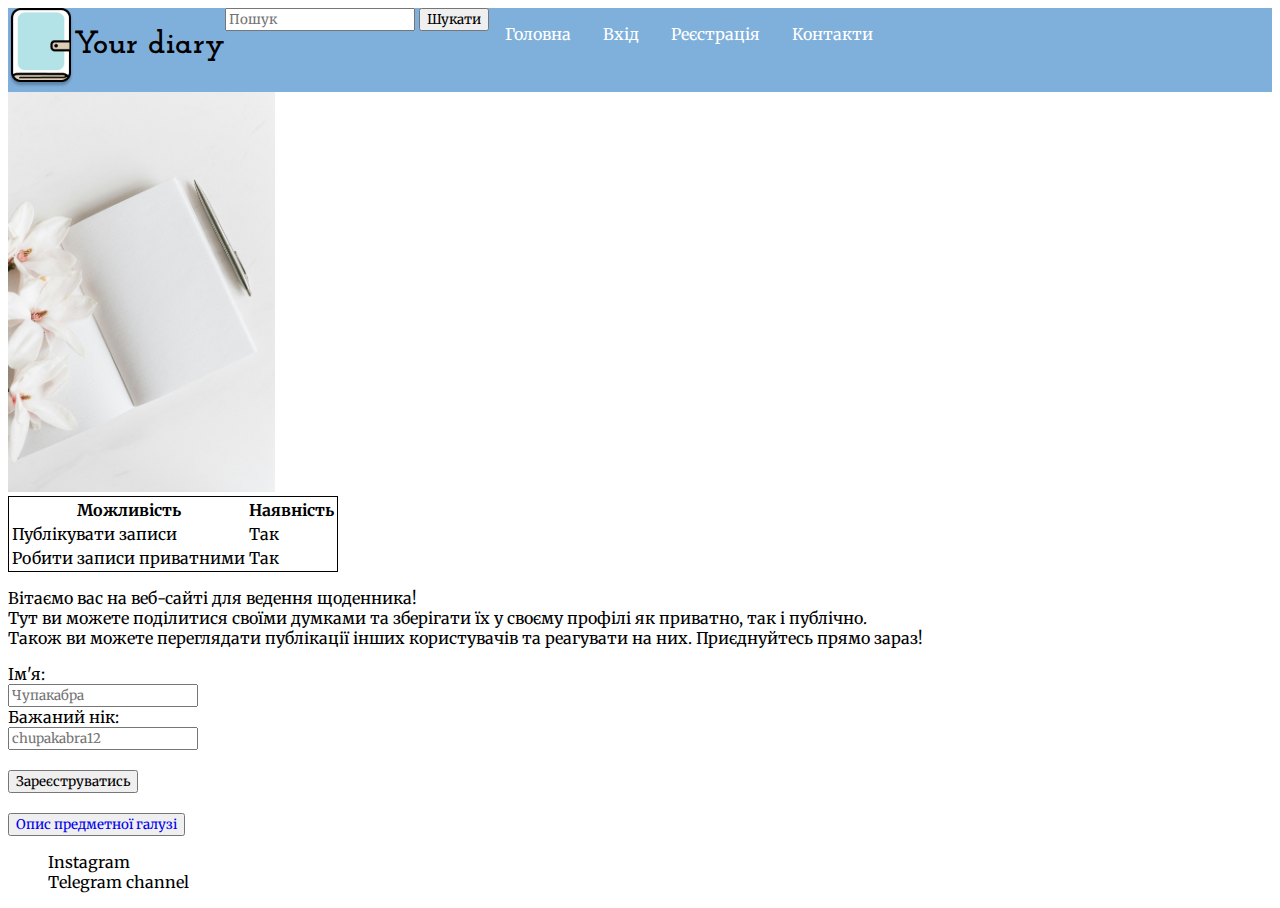
==== index.html @ e2ba8929 "Initial commit" ====
<!DOCTYPE html>
<html lang="en">
<head>
  <meta charset="UTF-8">
  <meta name="viewport" content="width=device-width, initial-scale=1.0">
  <title>Your diary</title>
  <link rel="icon" type="" href=".\images\icon.png">
  <link rel="preconnect" href="https://fonts.googleapis.com">
  <link rel="preconnect" href="https://fonts.gstatic.com" crossorigin>
  <link href="https://fonts.googleapis.com/css2?family=Josefin+Slab:ital,wght@0,100..700;1,100..700&display=swap" rel="stylesheet">

  <link rel="preconnect" href="https://fonts.googleapis.com">
  <link rel="preconnect" href="https://fonts.gstatic.com" crossorigin>
  <link href="https://fonts.googleapis.com/css2?family=Merriweather:ital,wght@0,300;0,400;0,700;0,900;1,300;1,400;1,700;1,900&display=swap" rel="stylesheet">

  <style>
    nav{
      ul {
      list-style-type: none;
      margin: 0;
      padding: 0;
      overflow: hidden;
      background-color: #7FAFDB;
      }

      li {
        float: left;
      }

      li a {
        display: block;
        color: white;
        text-align: center;
        padding: 16px;
        text-decoration: none;
      }

      li a:hover {
        background-color: #456f96;
      }
    }
  </style>
</head>
<body>
  <header>
    <nav>
      <ul style="list-style-type:none;">
        <li>
          <img src=".\images\icon.png" alt="Icon" height="80">
        </li>
        <li>
          <h1 style="font-family: Josefin Slab; ">Your diary</h1>
        </li>
        <li>
          <form id="searchForm">
           <input type="text" id="searchInput" placeholder="Пошук" required style="font-family: Merriweather;">
           <button type="submit" style="font-family: Merriweather;">Шукати</button>
          </form>
        </li>
        <li style="font-family: Merriweather;"><a href="index.html">Головна</a></li>
        <li style="font-family: Merriweather;"><a href="">Вхід</a></li>
        <li style="font-family: Merriweather;"><a href="">Реєстрація</a></li>
        <li style="font-family: Merriweather;"><a href="">Контакти</a></li>
      </ul>
    </nav>
  </header>

  <main>
    <img src=".\images\main_img.jpg" alt="Main Image" height="400">
    <table style="font-family: Merriweather; border: 1px solid black;">
      <tr>
        <th>Можливість</th>
        <th>Наявність</th>
      </tr>
      <tr>
        <td>Публікувати записи</td>
        <td>Так</td>
      </tr>
      <tr>
        <td>Робити записи приватними</td>
        <td>Так</td>
      </tr>
    </table>
    <p style="font-family: Merriweather ;">Вітаємо вас на веб-сайті для ведення щоденника! <br> 
      Тут ви можете поділитися своїми думками та зберігати їх у своєму профілі як приватно, так і публічно. <br>
      Також ви можете переглядати публікації інших користувачів та реагувати на них.
      Приєднуйтесь прямо зараз!</p>
    <form style="font-family: Merriweather;">
        Ім'я:<br>
         <input type='text' name='firstname' placeholder="Чупакабра" style="font-family: Merriweather;" required><br>
        Бажаний нік:<br>
         <input type='text' name='nickname' placeholder="chupakabra12" style="font-family: Merriweather;" required><br><br>
         <input type="submit" value="Зареєструватись" style="font-family: Merriweather;"><br><br>
    </form>

    <button style="font-family: Merriweather;"><a href="description.html" style="text-decoration: none;" >Опис предметної галузі</a></button>

  </main>

  <footer>
    <ul style="list-style-type:none; font-family: Merriweather;">
      <li>Instagram</li>
      <li>Telegram channel</li>
    </ul>
  </footer>
</body>
</html>
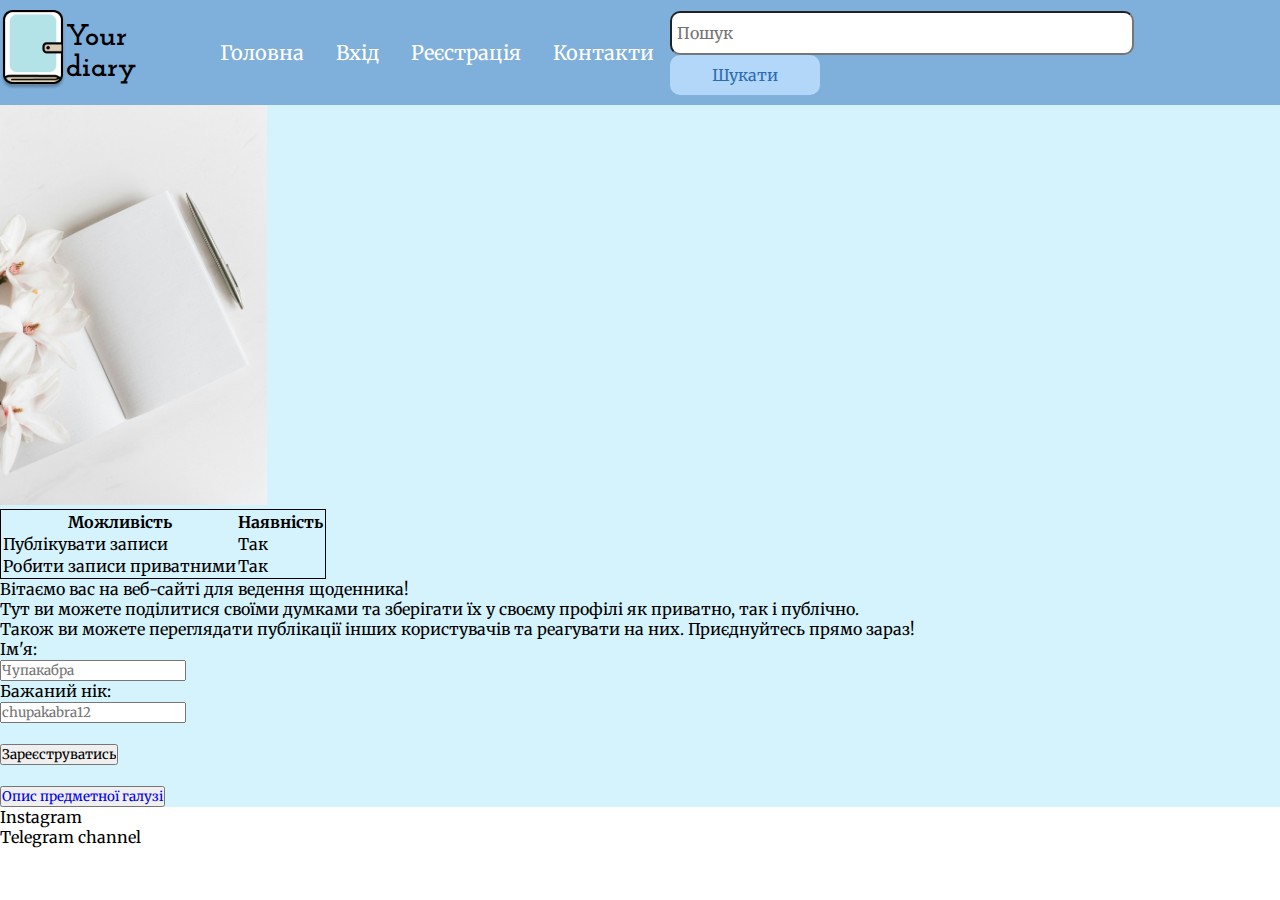
==== commit 088fdf1e: "updated header" ====
--- a/index.html
+++ b/index.html
@@ -12,62 +12,33 @@
   <link rel="preconnect" href="https://fonts.googleapis.com">
   <link rel="preconnect" href="https://fonts.gstatic.com" crossorigin>
   <link href="https://fonts.googleapis.com/css2?family=Merriweather:ital,wght@0,300;0,400;0,700;0,900;1,300;1,400;1,700;1,900&display=swap" rel="stylesheet">
-
-  <style>
-    nav{
-      ul {
-      list-style-type: none;
-      margin: 0;
-      padding: 0;
-      overflow: hidden;
-      background-color: #7FAFDB;
-      }
-
-      li {
-        float: left;
-      }
-
-      li a {
-        display: block;
-        color: white;
-        text-align: center;
-        padding: 16px;
-        text-decoration: none;
-      }
-
-      li a:hover {
-        background-color: #456f96;
-      }
-    }
-  </style>
+  <link rel="stylesheet" href="style.css">
 </head>
 <body>
   <header>
     <nav>
       <ul style="list-style-type:none;">
         <li>
-          <img src=".\images\icon.png" alt="Icon" height="80">
+          <a href="index.html"><img src=".\images\icon.png" alt="Icon" height="80"></a>
         </li>
         <li>
-          <h1 style="font-family: Josefin Slab; ">Your diary</h1>
+          <h1 style="font-family: Josefin Slab;">Your diary</h1>
         </li>
+        <li><a href="index.html" class="nav_cl">Головна</a></li>
+        <li><a href="#" class="nav_cl">Вхід</a></li>
+        <li><a href="#" class="nav_cl">Реєстрація</a></li>
+        <li><a href="#" class="nav_cl">Контакти</a></li>
         <li>
-          <form id="searchForm">
-           <input type="text" id="searchInput" placeholder="Пошук" required style="font-family: Merriweather;">
-           <button type="submit" style="font-family: Merriweather;">Шукати</button>
-          </form>
+          <input type="text" id="searchInput" placeholder="Пошук" required style="font-family: Merriweather;">
+          <button type="submit" id="searchButton" style="font-family: Merriweather;">Шукати</button>
         </li>
-        <li style="font-family: Merriweather;"><a href="index.html">Головна</a></li>
-        <li style="font-family: Merriweather;"><a href="">Вхід</a></li>
-        <li style="font-family: Merriweather;"><a href="">Реєстрація</a></li>
-        <li style="font-family: Merriweather;"><a href="">Контакти</a></li>
       </ul>
     </nav>
   </header>
 
   <main>
     <img src=".\images\main_img.jpg" alt="Main Image" height="400">
-    <table style="font-family: Merriweather; border: 1px solid black;">
+    <table style="border: 1px solid black;">
       <tr>
         <th>Можливість</th>
         <th>Наявність</th>
@@ -81,11 +52,11 @@
         <td>Так</td>
       </tr>
     </table>
-    <p style="font-family: Merriweather ;">Вітаємо вас на веб-сайті для ведення щоденника! <br> 
+    <p>Вітаємо вас на веб-сайті для ведення щоденника! <br> 
       Тут ви можете поділитися своїми думками та зберігати їх у своєму профілі як приватно, так і публічно. <br>
       Також ви можете переглядати публікації інших користувачів та реагувати на них.
       Приєднуйтесь прямо зараз!</p>
-    <form style="font-family: Merriweather;">
+    <form>
         Ім'я:<br>
          <input type='text' name='firstname' placeholder="Чупакабра" style="font-family: Merriweather;" required><br>
         Бажаний нік:<br>
@@ -98,7 +69,7 @@
   </main>
 
   <footer>
-    <ul style="list-style-type:none; font-family: Merriweather;">
+    <ul style="list-style-type:none;">
       <li>Instagram</li>
       <li>Telegram channel</li>
     </ul>
--- a/style.css
+++ b/style.css
@@ -0,0 +1,201 @@
+*{
+    margin: 0;
+    padding: 0;
+}
+header{
+    padding: 10px 0;
+    background-color: #7FAFDB;
+    font-size: 20px;
+}
+h1{
+    font-size: 30px;
+    user-select: none;
+}
+nav{
+    ul {
+        list-style-type: none;
+        margin: 0;
+        padding: 0;
+        overflow: hidden;
+        display: flex;
+        justify-content: space-around;
+        align-items: center;
+    }
+}
+.nav_cl{
+    float: left;
+    display: block;
+    color: white;
+    text-align: center;
+    padding: 16px;
+    text-decoration: none;
+}
+.nav_cl:hover{
+    background-color: #456f96;
+    border-radius: 10px;
+}
+
+.icon_link{
+    margin: 0;
+    padding: 0;
+}
+body{
+    font-family: Merriweather;
+}
+main{
+    background-color: #D4F3FD;
+} 
+#searchInput{
+    font-size: 16px;
+    width: 450px;
+    height: 30px;
+    border-radius: 10px;
+    align-items: center;
+    padding: 5px;
+    margin-right: 5px;
+}
+#searchButton{
+    font-size: 16px;
+    width: 150px;
+    height: 40px;
+    border: none;
+    border-radius: 10px;
+    background: #B2D7F9;
+    color: #2F6BB2;
+    cursor: pointer;
+}
+#searchButton:hover{
+    background-color: #68a8e0;
+}
+ /* Загальні стилі
+body {
+    font-family: 'Merriweather', serif;
+    margin: 0;
+    padding: 0;
+    background-color: #f4f4f4;
+  }
+  
+  header {
+    background-color: #333;
+    color: white;
+    padding: 10px 0;
+  }
+  
+  nav ul {
+    display: flex;
+    justify-content: space-around;
+    align-items: center;
+    padding: 0;
+    margin: 0;
+  }
+  
+  nav ul li {
+    list-style: none;
+  }
+  
+  nav ul li a {
+    color: white;
+    text-decoration: none;
+    padding: 10px 20px;
+  }
+  
+  nav ul li a:hover {
+    background-color: #575757;
+    border-radius: 5px;
+  }
+  
+  #searchForm {
+    display: flex;
+    align-items: center;
+  }
+  
+  #searchInput {
+    padding: 5px;
+    margin-right: 5px;
+  }
+  
+  main {
+    padding: 20px;
+    text-align: center;
+  }
+  
+  main img {
+    max-width: 100%;
+    height: auto;
+    border-radius: 10px;
+  }
+  
+  table {
+    width: 100%;
+    border-collapse: collapse;
+    margin: 20px 0;
+  }
+  
+  table, th, td {
+    border: 1px solid black;
+  }
+  
+  th, td {
+    padding: 10px;
+    text-align: left;
+  }
+  
+  form {
+    margin: 20px 0;
+  }
+  
+  form input[type='text'] {
+    width: 100%;
+    padding: 10px;
+    margin: 5px 0;
+    box-sizing: border-box;
+  }
+  
+  form input[type='submit'] {
+    padding: 10px 20px;
+    background-color: #333;
+    color: white;
+    border: none;
+    cursor: pointer;
+  }
+  
+  form input[type='submit']:hover {
+    background-color: #575757;
+  }
+  
+  button {
+    padding: 10px 20px;
+    background-color: #333;
+    color: white;
+    border: none;
+    cursor: pointer;
+    margin-top: 20px;
+  }
+  
+  button a {
+    color: white;
+  }
+  
+  button:hover {
+    background-color: #575757;
+  }
+  
+  footer {
+    background-color: #333;
+    color: white;
+    padding: 10px 0;
+    text-align: center;
+  }
+  
+  footer ul {
+    display: flex;
+    justify-content: center;
+    padding: 0;
+    margin: 0;
+  }
+  
+  footer ul li {
+    list-style: none;
+    margin: 0 10px;
+  } */
+  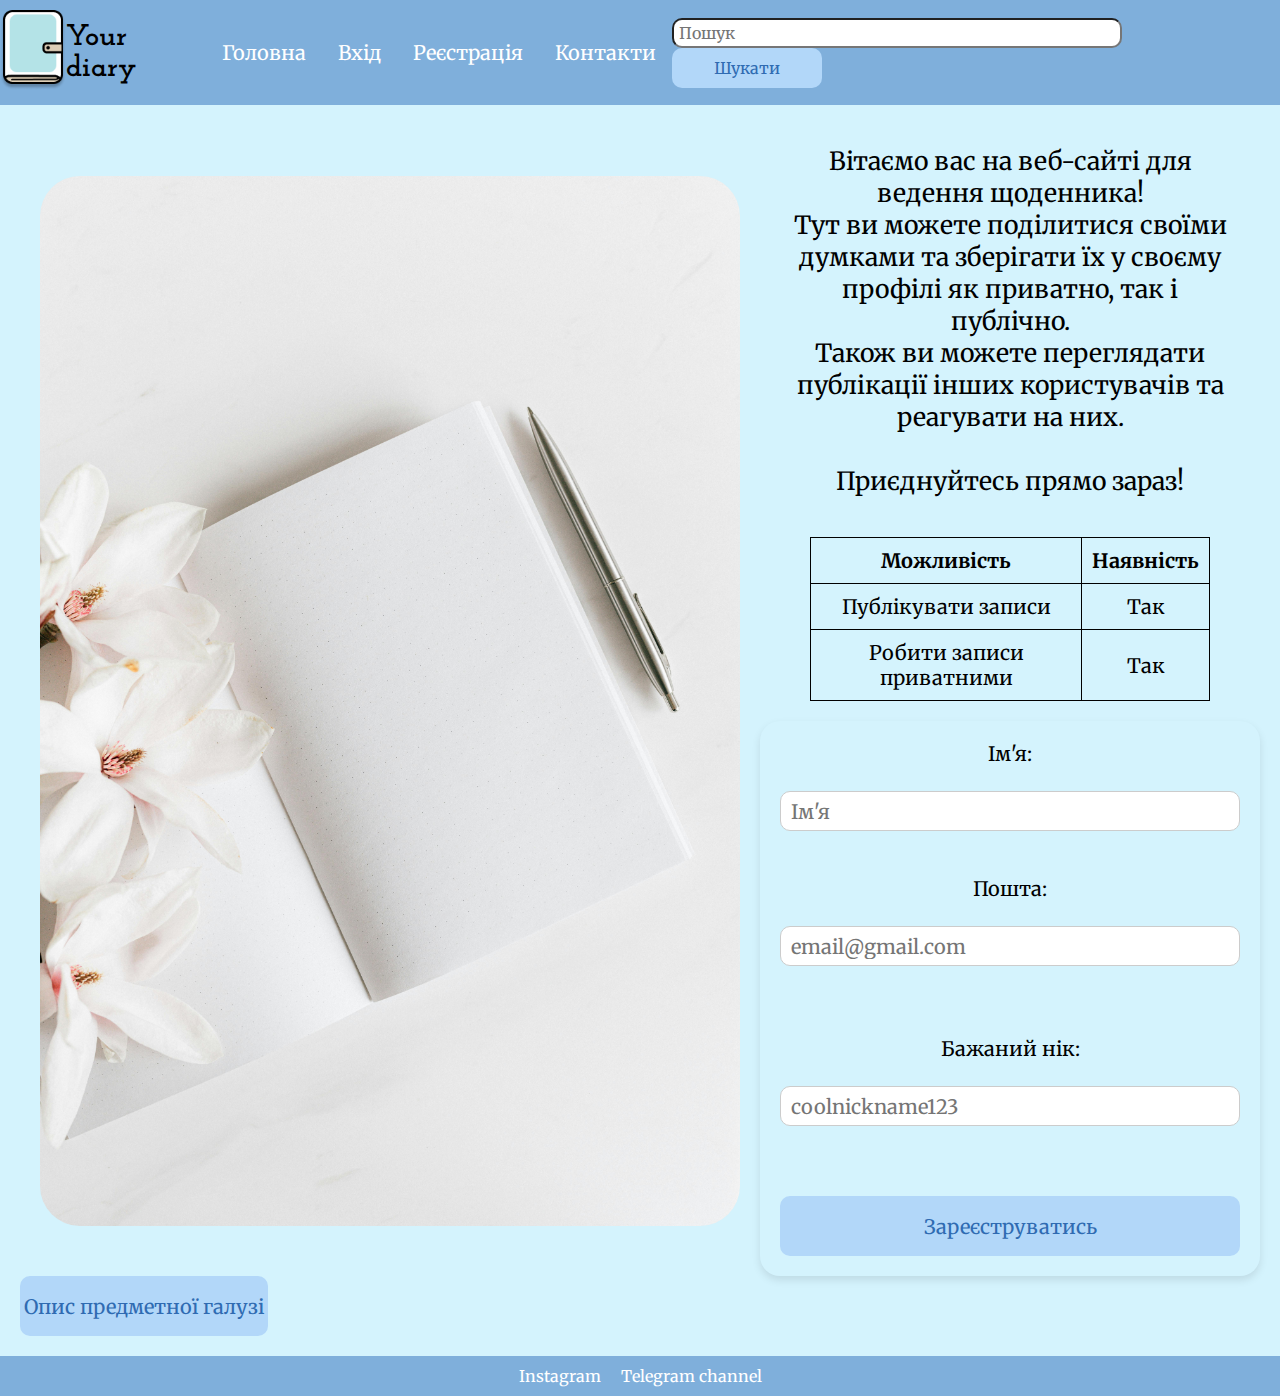
==== commit b7e8b977: "updated site" ====
--- a/index.html
+++ b/index.html
@@ -12,67 +12,80 @@
   <link rel="preconnect" href="https://fonts.googleapis.com">
   <link rel="preconnect" href="https://fonts.gstatic.com" crossorigin>
   <link href="https://fonts.googleapis.com/css2?family=Merriweather:ital,wght@0,300;0,400;0,700;0,900;1,300;1,400;1,700;1,900&display=swap" rel="stylesheet">
+  
   <link rel="stylesheet" href="style.css">
 </head>
+
 <body>
-  <header>
-    <nav>
+  <div id="wrapper">
+    <header>
+      <nav>
+        <ul style="list-style-type:none;">
+          <li>
+            <a href="index.html"><img src=".\images\icon.png" alt="Icon" height="80"></a>
+          </li>
+          <li>
+            <h1 style="font-family: Josefin Slab;">Your diary</h1>
+          </li>
+          <li><a href="index.html" class="nav_cl">Головна</a></li>
+          <li><a href="#" class="nav_cl">Вхід</a></li>
+          <li><a href="#" class="nav_cl">Реєстрація</a></li>
+          <li><a href="#" class="nav_cl">Контакти</a></li>
+          <li>
+            <input type="text" id="searchInput" placeholder="Пошук" required>
+            <button type="submit" id="searchButton">Шукати</button>
+          </li>
+        </ul>
+      </nav>
+    </header>
+
+    <main>
+      <div id="main_cont">
+        <img src=".\images\main_img.jpg" alt="Main Image" height="400">
+        <div class="text-content">
+          <p>Вітаємо вас на веб-сайті для ведення щоденника! <br> 
+            Тут ви можете поділитися своїми думками та зберігати їх у своєму профілі як приватно, так і публічно. <br>
+            Також ви можете переглядати публікації інших користувачів та реагувати на них. <br><br>
+            Приєднуйтесь прямо зараз!</p>
+          <table>
+            <tr>
+              <th>Можливість</th>
+              <th>Наявність</th>
+            </tr>
+            <tr>
+              <td>Публікувати записи</td>
+              <td>Так</td>
+            </tr>
+            <tr>
+              <td>Робити записи приватними</td>
+              <td>Так</td>
+            </tr>
+          </table>
+          <form class="styled-form">
+            <label for="firstname">Ім'я:</label><br>
+            <input type='text' id="firstname" name='firstname' placeholder="Ім'я" required><br>
+
+            <label for="email">Пошта:</label><br>
+            <input type='email' id="email" name='email' placeholder="email@gmail.com" required><br><br>
+
+            <label for="nickname">Бажаний нік:</label><br>
+            <input type='text' id="nickname" name='nickname' placeholder="coolnickname123" required><br><br>
+            
+            <input type="submit" value="Зареєструватись">
+          </form>
+        </div>
+      </div>
+
+      <button id="descrButton"><a href="description.html" style="text-decoration: none;" >Опис предметної галузі</a></button>
+
+    </main>
+
+    <footer>
       <ul style="list-style-type:none;">
-        <li>
-          <a href="index.html"><img src=".\images\icon.png" alt="Icon" height="80"></a>
-        </li>
-        <li>
-          <h1 style="font-family: Josefin Slab;">Your diary</h1>
-        </li>
-        <li><a href="index.html" class="nav_cl">Головна</a></li>
-        <li><a href="#" class="nav_cl">Вхід</a></li>
-        <li><a href="#" class="nav_cl">Реєстрація</a></li>
-        <li><a href="#" class="nav_cl">Контакти</a></li>
-        <li>
-          <input type="text" id="searchInput" placeholder="Пошук" required style="font-family: Merriweather;">
-          <button type="submit" id="searchButton" style="font-family: Merriweather;">Шукати</button>
-        </li>
+        <li>Instagram</li>
+        <li>Telegram channel</li>
       </ul>
-    </nav>
-  </header>
-
-  <main>
-    <img src=".\images\main_img.jpg" alt="Main Image" height="400">
-    <table style="border: 1px solid black;">
-      <tr>
-        <th>Можливість</th>
-        <th>Наявність</th>
-      </tr>
-      <tr>
-        <td>Публікувати записи</td>
-        <td>Так</td>
-      </tr>
-      <tr>
-        <td>Робити записи приватними</td>
-        <td>Так</td>
-      </tr>
-    </table>
-    <p>Вітаємо вас на веб-сайті для ведення щоденника! <br> 
-      Тут ви можете поділитися своїми думками та зберігати їх у своєму профілі як приватно, так і публічно. <br>
-      Також ви можете переглядати публікації інших користувачів та реагувати на них.
-      Приєднуйтесь прямо зараз!</p>
-    <form>
-        Ім'я:<br>
-         <input type='text' name='firstname' placeholder="Чупакабра" style="font-family: Merriweather;" required><br>
-        Бажаний нік:<br>
-         <input type='text' name='nickname' placeholder="chupakabra12" style="font-family: Merriweather;" required><br><br>
-         <input type="submit" value="Зареєструватись" style="font-family: Merriweather;"><br><br>
-    </form>
-
-    <button style="font-family: Merriweather;"><a href="description.html" style="text-decoration: none;" >Опис предметної галузі</a></button>
-
-  </main>
-
-  <footer>
-    <ul style="list-style-type:none;">
-      <li>Instagram</li>
-      <li>Telegram channel</li>
-    </ul>
-  </footer>
+    </footer>
+  </div>
 </body>
 </html>
--- a/style.css
+++ b/style.css
@@ -1,201 +1,234 @@
 *{
-    margin: 0;
-    padding: 0;
-}
+  margin: 0;
+  padding: 0;
+  box-sizing: border-box;
+}
+html, body{
+  height: 100%;
+}
+body{
+  font-family: Merriweather;
+}
+
 header{
-    padding: 10px 0;
-    background-color: #7FAFDB;
-    font-size: 20px;
-}
+  padding: 10px 0;
+  background-color: #7FAFDB;
+  font-size: 20px;
+}
+
+#wrapper{
+  display: flex;
+  flex-direction: column;
+  min-height: 100vh;
+}
+
 h1{
-    font-size: 30px;
-    user-select: none;
-}
-nav{
-    ul {
-        list-style-type: none;
-        margin: 0;
-        padding: 0;
-        overflow: hidden;
-        display: flex;
-        justify-content: space-around;
-        align-items: center;
-    }
+  font-size: 30px;
+  user-select: none;
+}
+
+button, input{
+  font-family: Merriweather;
+}
+
+nav ul {
+  list-style-type: none;
+  margin: 0;
+  padding: 0;
+  overflow: hidden;
+  display: flex;
+  justify-content: space-around;
+  align-items: center;
 }
 .nav_cl{
-    float: left;
-    display: block;
-    color: white;
-    text-align: center;
-    padding: 16px;
-    text-decoration: none;
+  float: left;
+  display: block;
+  color: white;
+  text-align: center;
+  padding: 16px;
+  text-decoration: none;
+  transition: background-color 0.3s ease;
 }
 .nav_cl:hover{
-    background-color: #456f96;
-    border-radius: 10px;
+  background-color: #456f96;
+  border-radius: 10px;
 }
 
 .icon_link{
-    margin: 0;
-    padding: 0;
-}
-body{
-    font-family: Merriweather;
-}
+  margin: 0;
+  padding: 0;
+}
+
 main{
-    background-color: #D4F3FD;
+  padding: 20px;
+  background-color: #D4F3FD;
 } 
+
 #searchInput{
-    font-size: 16px;
-    width: 450px;
-    height: 30px;
-    border-radius: 10px;
-    align-items: center;
-    padding: 5px;
-    margin-right: 5px;
-}
+  font-size: 16px;
+  width: 450px;
+  height: 30px;
+  border-radius: 10px;
+  align-items: center;
+  padding: 5px;
+  margin-right: 5px;
+}
+
 #searchButton{
-    font-size: 16px;
-    width: 150px;
-    height: 40px;
-    border: none;
-    border-radius: 10px;
-    background: #B2D7F9;
-    color: #2F6BB2;
-    cursor: pointer;
+  font-size: 16px;
+  width: 150px;
+  height: 40px;
+  border: none;
+  border-radius: 10px;
+  background: #B2D7F9;
+  color: #2F6BB2;
+  cursor: pointer;
+  transition: background-color 0.3s ease;
 }
 #searchButton:hover{
-    background-color: #68a8e0;
-}
- /* Загальні стилі
-body {
-    font-family: 'Merriweather', serif;
-    margin: 0;
-    padding: 0;
-    background-color: #f4f4f4;
-  }
-  
-  header {
-    background-color: #333;
-    color: white;
-    padding: 10px 0;
-  }
-  
-  nav ul {
-    display: flex;
-    justify-content: space-around;
-    align-items: center;
-    padding: 0;
-    margin: 0;
-  }
-  
-  nav ul li {
-    list-style: none;
-  }
-  
-  nav ul li a {
-    color: white;
-    text-decoration: none;
-    padding: 10px 20px;
-  }
-  
-  nav ul li a:hover {
-    background-color: #575757;
-    border-radius: 5px;
-  }
-  
-  #searchForm {
-    display: flex;
-    align-items: center;
-  }
-  
-  #searchInput {
-    padding: 5px;
-    margin-right: 5px;
-  }
-  
-  main {
-    padding: 20px;
-    text-align: center;
-  }
-  
-  main img {
-    max-width: 100%;
-    height: auto;
-    border-radius: 10px;
-  }
-  
-  table {
-    width: 100%;
-    border-collapse: collapse;
-    margin: 20px 0;
-  }
-  
-  table, th, td {
-    border: 1px solid black;
-  }
-  
-  th, td {
-    padding: 10px;
-    text-align: left;
-  }
-  
-  form {
-    margin: 20px 0;
-  }
-  
-  form input[type='text'] {
-    width: 100%;
-    padding: 10px;
-    margin: 5px 0;
-    box-sizing: border-box;
-  }
-  
-  form input[type='submit'] {
-    padding: 10px 20px;
-    background-color: #333;
-    color: white;
-    border: none;
-    cursor: pointer;
-  }
-  
-  form input[type='submit']:hover {
-    background-color: #575757;
-  }
-  
-  button {
-    padding: 10px 20px;
-    background-color: #333;
-    color: white;
-    border: none;
-    cursor: pointer;
-    margin-top: 20px;
-  }
-  
-  button a {
-    color: white;
-  }
-  
-  button:hover {
-    background-color: #575757;
-  }
-  
-  footer {
-    background-color: #333;
-    color: white;
-    padding: 10px 0;
-    text-align: center;
-  }
-  
-  footer ul {
-    display: flex;
-    justify-content: center;
-    padding: 0;
-    margin: 0;
-  }
-  
-  footer ul li {
-    list-style: none;
-    margin: 0 10px;
-  } */
-  +  background-color: #68a8e0;
+}
+
+main{
+  flex-grow: 1;
+}
+#main_cont{
+  width: 100%;
+  display: flex;
+  align-items: center;
+  justify-content: center;
+}
+#main_cont img{
+  margin: 20px;
+  width: 700px;
+  height: auto;
+  border-radius: 40px;
+}
+#main_cont p{
+  user-select: none;
+  justify-self: center;
+  align-items: center;
+  text-align: center;
+  font-size: 25px;
+  margin: 20px;
+}
+
+.text-content {
+  display: flex;
+  flex-direction: column; 
+  align-items: center;
+}
+table {
+  font-size: 20px;
+  user-select: none;
+  width: 80%;
+  margin: 20px;
+  border-collapse: collapse;
+}
+table, th, td {
+  border: 1px solid black;
+  text-align: center;
+  padding: 10px;
+}
+.text-content button{
+  font-size: 20px;
+  width: 25%;
+  height: 80px;
+  border: none;
+  border-radius: 30px;
+  background: #B2D7F9;
+  color: #2F6BB2;
+  cursor: pointer;
+}
+#register{
+  font-size: 20px;
+  width: 25%;
+  height: 80px;
+  border: none;
+  border-radius: 30px;
+  background: #B2D7F9;
+  color: #2F6BB2;
+  cursor: pointer;
+}
+
+.styled-form {
+  font-size: 20px;
+  width: 100%;
+  display: flex;
+  flex-direction: column;
+  align-items: center;
+  background-color: #D4F3FD;
+  padding: 20px;
+  border-radius: 20px;
+  box-shadow: 0 4px 8px rgba(0, 0, 0, 0.1);
+}
+
+.styled-form input[type="text"],
+.styled-form input[type="email"],
+.styled-form input[type="password"] {
+  font-size: 20px;
+  width: 100%;
+  height: 40px;
+  margin-bottom: 20px;
+  padding: 10px;
+  border: 1px solid #ccc;
+  border-radius: 10px;
+  box-sizing: border-box;
+}
+
+.styled-form input[type="submit"] {
+  font-size: 20px;
+  width: 100%;
+  height: 60px;
+  border: none;
+  border-radius: 10px;
+  background: #B2D7F9;
+  color: #2F6BB2;
+  cursor: pointer;
+  transition: background-color 0.3s ease;
+}
+
+.styled-form input[type="submit"]:hover {
+  background-color: #68a8e0;
+}
+
+#descrButton {
+  color: inherit;
+  text-decoration: none;
+  font-size: 20px;
+  width: 20%;
+  height: 60px;
+  border: none;
+  border-radius: 10px;
+  background: #B2D7F9;
+  color: #2F6BB2;
+  cursor: pointer;
+  transition: background-color 0.3s ease;
+}
+#descrButton a {
+  color: inherit;
+  text-decoration: none;
+}
+#descrButton:hover {
+  background-color: #68a8e0;
+}
+
+
+footer {
+  background-color: #7FAFDB;
+  color: white;
+  padding: 10px 0;
+  text-align: center;
+}
+
+footer ul {
+  display: flex;
+  justify-content: center;
+  padding: 0;
+  margin: 0;
+}
+
+footer ul li {
+  list-style: none;
+  margin: 0 10px;
+}